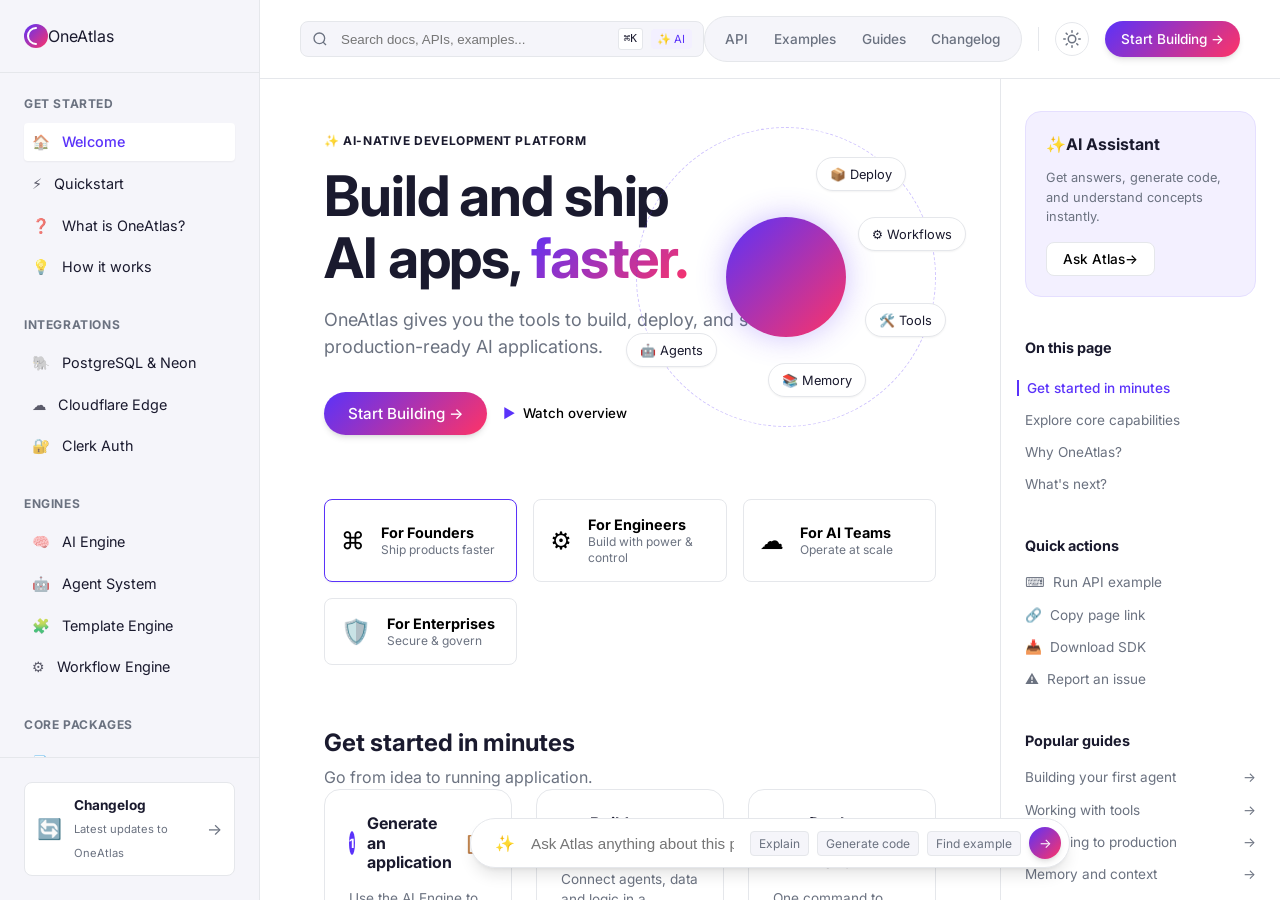
==== pages/docs/index.html @ 84b1d616 "Initial commit: Add OneAtlas static showcase pages" ====
<!DOCTYPE html>
<html lang="en">
<head>
  <meta charset="UTF-8">
  <meta name="viewport" content="width=device-width, initial-scale=1.0">
  <title>OneAtlas Documentation</title>
  <link rel="stylesheet" href="../../shared/css/base.css">
  <link rel="stylesheet" href="./style.css?v=4">
</head>
<body>
  <div class="docs-layout">
    <!-- Left Sidebar -->
    <aside class="sidebar-left">
      <div class="sidebar-header">
        <div class="logo flex items-center gap-2">
          <svg width="24" height="24" viewBox="0 0 24 24" fill="none" xmlns="http://www.w3.org/2000/svg">
            <circle cx="12" cy="12" r="12" fill="url(#paint0_linear)"/>
            <path d="M12 4C7.58172 4 4 7.58172 4 12C4 16.4183 7.58172 20 12 20" stroke="white" stroke-width="2" stroke-linecap="round"/>
            <defs>
              <linearGradient id="paint0_linear" x1="0" y1="0" x2="24" y2="24" gradientUnits="userSpaceOnUse">
                <stop stop-color="#5A32FA"/>
                <stop offset="1" stop-color="#FF3366"/>
              </linearGradient>
            </defs>
          </svg>
          <span class="logo-text font-bold">OneAtlas</span>
        </div>
      </div>
      
      <div class="sidebar-scroll">
        <div class="nav-group">
          <h4 class="nav-title">GET STARTED</h4>
          <ul>
            <li><a href="#" class="nav-item active"><span class="nav-icon">🏠</span> Welcome</a></li>
            <li><a href="#" class="nav-item"><span class="nav-icon">⚡</span> Quickstart</a></li>
            <li><a href="#" class="nav-item"><span class="nav-icon">❓</span> What is OneAtlas?</a></li>
            <li><a href="#" class="nav-item"><span class="nav-icon">💡</span> How it works</a></li>
          </ul>
        </div>
        <div class="nav-group">
          <h4 class="nav-title">INTEGRATIONS</h4>
          <ul>
            <li><a href="#" class="nav-item"><span class="nav-icon">🐘</span> PostgreSQL & Neon</a></li>
            <li><a href="#" class="nav-item"><span class="nav-icon">☁️</span> Cloudflare Edge</a></li>
            <li><a href="#" class="nav-item"><span class="nav-icon">🔐</span> Clerk Auth</a></li>
          </ul>
        </div>
        <div class="nav-group">
          <h4 class="nav-title">ENGINES</h4>
          <ul>
            <li><a href="#" class="nav-item"><span class="nav-icon">🧠</span> AI Engine</a></li>
            <li><a href="#" class="nav-item"><span class="nav-icon">🤖</span> Agent System</a></li>
            <li><a href="#" class="nav-item"><span class="nav-icon">🧩</span> Template Engine</a></li>
            <li><a href="#" class="nav-item"><span class="nav-icon">⚙️</span> Workflow Engine</a></li>
          </ul>
        </div>
        <div class="nav-group">
          <h4 class="nav-title">CORE PACKAGES</h4>
          <ul>
            <li><a href="#" class="nav-item"><span class="nav-icon">📄</span> Contracts</a></li>
            <li><a href="#" class="nav-item"><span class="nav-icon">📦</span> Shared Types</a></li>
            <li><a href="#" class="nav-item"><span class="nav-icon">🎨</span> UI Components</a></li>
            <li><a href="#" class="nav-item flex justify-between"><span><span class="nav-icon">🔌</span> API Reference</span> <span class="badge-api">Hono</span></a></li>
          </ul>
        </div>
        <div class="nav-group">
          <h4 class="nav-title">DEPLOYMENT</h4>
          <ul>
            <li><a href="#" class="nav-item"><span class="nav-icon">🌐</span> Subdomain Routing</a></li>
            <li><a href="#" class="nav-item"><span class="nav-icon">🛡️</span> Edge Isolation</a></li>
            <li><a href="#" class="nav-item"><span class="nav-icon">🗄️</span> R2 Storage</a></li>
          </ul>
        </div>
        <div class="nav-group">
          <h4 class="nav-title">AI MODELS</h4>
          <ul>
            <li><a href="#" class="nav-item"><span class="nav-icon">🟣</span> Claude Integration</a></li>
            <li><a href="#" class="nav-item"><span class="nav-icon">🔵</span> Gemini Support</a></li>
            <li><a href="#" class="nav-item"><span class="nav-icon">🟢</span> OpenAI Fallback</a></li>
          </ul>
        </div>
      </div>
      
      <div class="sidebar-footer">
        <a href="#" class="changelog-card">
          <div class="changelog-icon">🔄</div>
          <div class="changelog-text">
            <strong>Changelog</strong>
            <span>Latest updates to OneAtlas</span>
          </div>
          <div class="changelog-arrow">→</div>
        </a>
      </div>
    </aside>

    <!-- Main Content Area -->
    <main class="main-area">
      <header class="topbar flex justify-between items-center">
        <div class="search-container">
          <svg class="search-icon" width="16" height="16" viewBox="0 0 24 24" fill="none" stroke="currentColor" stroke-width="2"><circle cx="11" cy="11" r="8"/><path d="M21 21l-4.35-4.35"/></svg>
          <input type="text" placeholder="Search docs, APIs, examples...">
          <div class="search-shortcuts">
            <kbd>⌘K</kbd>
            <span class="badge-ai">✨ AI</span>
          </div>
        </div>
        <div class="topbar-right flex items-center gap-4">
          <nav class="top-nav flex items-center gap-1">
            <a href="#" class="top-nav-link">API</a>
            <a href="#" class="top-nav-link">Examples</a>
            <a href="#" class="top-nav-link">Guides</a>
            <a href="#" class="top-nav-link">Changelog</a>
          </nav>
          <div class="nav-divider" style="width: 1px; height: 24px; background: var(--color-border);"></div>
          <button class="theme-toggle" aria-label="Toggle Dark Mode" title="Toggle Dark Mode">
            <svg width="18" height="18" viewBox="0 0 24 24" fill="none" stroke="currentColor" stroke-width="2" stroke-linecap="round" stroke-linejoin="round">
              <circle cx="12" cy="12" r="5"></circle>
              <line x1="12" y1="1" x2="12" y2="3"></line>
              <line x1="12" y1="21" x2="12" y2="23"></line>
              <line x1="4.22" y1="4.22" x2="5.64" y2="5.64"></line>
              <line x1="18.36" y1="18.36" x2="19.78" y2="19.78"></line>
              <line x1="1" y1="12" x2="3" y2="12"></line>
              <line x1="21" y1="12" x2="23" y2="12"></line>
              <line x1="4.22" y1="19.78" x2="5.64" y2="18.36"></line>
              <line x1="18.36" y1="5.64" x2="19.78" y2="4.22"></line>
            </svg>
          </button>
          <a href="../signup/index.html" class="btn btn-primary btn-sm">Start Building →</a>
        </div>
      </header>

      <div class="content-scroll flex">
        <div class="content-body">
          <div class="content-header relative">
            <span class="badge-native text-primary">✨ AI-NATIVE DEVELOPMENT PLATFORM</span>
            <h1 class="docs-title">Build and ship<br>AI apps, <span class="text-gradient">faster.</span></h1>
            <p class="docs-subtitle">OneAtlas gives you the tools to build, deploy, and scale production-ready AI applications.</p>
            <div class="header-actions flex gap-4">
              <button class="btn btn-primary">Start Building →</button>
              <button class="btn-play"><span class="play-icon">▶</span> Watch overview</button>
            </div>
            
            <div class="header-visual">
              <div class="visual-orb"></div>
              <div class="visual-ring"></div>
              <div class="v-label" style="top: 10%; right: 20%;">📦 Deploy</div>
              <div class="v-label" style="top: 30%; right: 5%;">⚙️ Workflows</div>
              <div class="v-label" style="bottom: 20%; left: 10%;">🤖 Agents</div>
              <div class="v-label" style="bottom: 10%; right: 30%;">📚 Memory</div>
              <div class="v-label" style="bottom: 30%; right: 10%;">🛠️ Tools</div>
            </div>
          </div>

          <div class="role-selector grid-4">
            <button class="role-btn">
              <span class="role-icon text-purple">⌘</span>
              <div class="role-text">
                <strong>For Founders</strong>
                <span>Ship products faster</span>
              </div>
            </button>
            <button class="role-btn">
              <span class="role-icon text-blue">⚙️</span>
              <div class="role-text">
                <strong>For Engineers</strong>
                <span>Build with power & control</span>
              </div>
            </button>
            <button class="role-btn">
              <span class="role-icon text-teal">☁️</span>
              <div class="role-text">
                <strong>For AI Teams</strong>
                <span>Operate at scale</span>
              </div>
            </button>
            <button class="role-btn">
              <span class="role-icon text-orange">🛡️</span>
              <div class="role-text">
                <strong>For Enterprises</strong>
                <span>Secure & govern</span>
              </div>
            </button>
          </div>

          <div class="section-block">
            <h3>Get started in minutes</h3>
            <p class="text-muted mb-6">Go from idea to running application.</p>
            
            <div class="steps-grid grid-3">
              <div class="step-card">
                <div class="step-header">
                  <div class="step-num">1</div>
                  <h4>Generate an application</h4>
                  <button class="copy-btn">📋</button>
                </div>
                <p class="step-desc">Use the AI Engine to generate a Next.js UI and Prisma schema.</p>
                <div class="code-block">
<pre><code>import { OneAtlas } from 'oneatlas';

await OneAtlas.generate({
  type: "Admin Panel",
  database: "neon-postgres"
});</code></pre>
                </div>
              </div>
              <div class="step-card">
                <div class="step-header">
                  <div class="step-num bg-purple">2</div>
                  <h4>Build a workflow</h4>
                  <button class="copy-btn">📋</button>
                </div>
                <p class="step-desc">Connect agents, data and logic in a powerful workflow.</p>
                <div class="workflow-visual">
                  <div class="w-node">✨</div>
                  <div class="w-arrow">→</div>
                  <div class="w-node w-primary">📦</div>
                  <div class="w-arrow">→</div>
                  <div class="w-node w-success">✓</div>
                </div>
              </div>
              <div class="step-card">
                <div class="step-header">
                  <div class="step-num bg-purple-dark">3</div>
                  <h4>Deploy to the world</h4>
                  <button class="copy-btn">📋</button>
                </div>
                <p class="step-desc">One command to deploy your app to production.</p>
                <div class="terminal-block">
                  <div class="t-line">atlas deploy <span class="t-flag">--env</span> production</div>
                  <div class="t-success">✓ Deployment successful</div>
                </div>
              </div>
            </div>
          </div>

          <div class="section-block">
            <h3>Explore core capabilities</h3>
            <div class="capabilities-grid grid-4">
              <a href="#" class="cap-card">
                <div class="cap-icon text-primary bg-purple-light">🧠</div>
                <div class="cap-text">
                  <strong>AI Engine</strong>
                  <span>Generation, iteration, and repair</span>
                </div>
              </a>
              <a href="#" class="cap-card">
                <div class="cap-icon text-blue bg-blue-light">🤖</div>
                <div class="cap-text">
                  <strong>Agent System</strong>
                  <span>Multi-agent coordination & repair</span>
                </div>
              </a>
              <a href="#" class="cap-card">
                <div class="cap-icon text-teal bg-teal-light">🧩</div>
                <div class="cap-text">
                  <strong>Template Engine</strong>
                  <span>Reusable UI DNA and Archetypes</span>
                </div>
              </a>
              <a href="#" class="cap-card">
                <div class="cap-icon text-orange bg-orange-light">⚙️</div>
                <div class="cap-text">
                  <strong>Workflow Engine</strong>
                  <span>DAG-based workflow execution</span>
                </div>
              </a>
              <a href="#" class="cap-card">
                <div class="cap-icon text-pink bg-pink-light">🔌</div>
                <div class="cap-text">
                  <strong>Contracts Layer</strong>
                  <span>Deterministic AI outputs</span>
                </div>
              </a>
            </div>
          </div>
        </div>
        
        <!-- Right Sidebar -->
        <aside class="sidebar-right">
          <div class="right-widget ai-assistant">
            <div class="widget-header flex items-center gap-2">
              <span class="text-primary">✨</span>
              <strong>AI Assistant</strong>
            </div>
            <p>Get answers, generate code, and understand concepts instantly.</p>
            <button class="ask-btn flex justify-between items-center w-full">
              Ask Atlas <span>→</span>
            </button>
          </div>
          
          <div class="right-widget">
            <strong>On this page</strong>
            <ul class="page-nav">
              <li><a href="#" class="active">Get started in minutes</a></li>
              <li><a href="#">Explore core capabilities</a></li>
              <li><a href="#">Why OneAtlas?</a></li>
              <li><a href="#">What's next?</a></li>
            </ul>
          </div>
          
          <div class="right-widget">
            <strong>Quick actions</strong>
            <ul class="action-list">
              <li><a href="#"><span class="action-icon">⌨️</span> Run API example</a></li>
              <li><a href="#"><span class="action-icon">🔗</span> Copy page link</a></li>
              <li><a href="#"><span class="action-icon">📥</span> Download SDK</a></li>
              <li><a href="#"><span class="action-icon">⚠️</span> Report an issue</a></li>
            </ul>
          </div>
          
          <div class="right-widget">
            <strong>Popular guides</strong>
            <ul class="action-list">
              <li><a href="#" class="flex justify-between"><span>Building your first agent</span> <span>→</span></a></li>
              <li><a href="#" class="flex justify-between"><span>Working with tools</span> <span>→</span></a></li>
              <li><a href="#" class="flex justify-between"><span>Deploying to production</span> <span>→</span></a></li>
              <li><a href="#" class="flex justify-between"><span>Memory and context</span> <span>→</span></a></li>
            </ul>
          </div>

          <div class="right-widget">
            <strong>Advanced topics</strong>
            <ul class="action-list">
              <li><a href="#" class="flex justify-between"><span>Custom Model Routing</span> <span>→</span></a></li>
              <li><a href="#" class="flex justify-between"><span>Building Integrations</span> <span>→</span></a></li>
              <li><a href="#" class="flex justify-between"><span>RBAC Setup</span> <span>→</span></a></li>
              <li><a href="#" class="flex justify-between"><span>Multi-tenant Data</span> <span>→</span></a></li>
            </ul>
          </div>

          <div class="right-widget cloud-promo">
            <strong>Atlas Cloud</strong>
            <p>Deploy globally with one click.</p>
            <a href="#" class="learn-more">Learn more →</a>
            <div class="cloud-visual"></div>
          </div>
        </aside>
      </div>
      
      <!-- Floating Chat Bar -->
      <div class="floating-chat-bar">
        <div class="chat-input-wrapper">
          <span class="chat-icon text-primary">✨</span>
          <input type="text" placeholder="Ask Atlas anything about this page...">
          <div class="chat-actions">
            <button class="chat-action-btn">Explain</button>
            <button class="chat-action-btn">Generate code</button>
            <button class="chat-action-btn">Find example</button>
            <button class="chat-submit btn-primary">→</button>
          </div>
        </div>
      </div>
    </main>
  </div>
  <script src="./script.js?v=6"></script>
</body>
</html>
---- shared/css/base.css ----
@import url('https://fonts.googleapis.com/css2?family=Inter:wght@300;400;500;600;700&display=swap');
@import './variables.css';

*, *::before, *::after {
  box-sizing: border-box;
  margin: 0;
  padding: 0;
}

body {
  font-family: var(--font-sans);
  background-color: var(--color-bg);
  color: var(--color-text);
  line-height: 1.5;
  -webkit-font-smoothing: antialiased;
}

a {
  color: inherit;
  text-decoration: none;
  transition: var(--transition);
}

button {
  font-family: inherit;
  cursor: pointer;
  border: none;
  background: none;
  transition: var(--transition);
}

ul {
  list-style: none;
}

img {
  max-width: 100%;
  display: block;
}

/* Typography Utilities */
h1, h2, h3, h4, h5, h6 {
  color: var(--color-text);
  font-weight: 700;
  line-height: 1.2;
}

.text-gradient {
  background: var(--gradient-text);
  -webkit-background-clip: text;
  -webkit-text-fill-color: transparent;
  background-clip: text;
}

.text-muted {
  color: var(--color-text-muted);
}

/* Button Utilities */
.btn {
  display: inline-flex;
  align-items: center;
  justify-content: center;
  padding: 0.75rem 1.5rem;
  border-radius: var(--radius-full);
  font-weight: 500;
  font-size: 0.95rem;
  text-align: center;
}

.btn-primary {
  background: var(--gradient-primary);
  color: white;
  box-shadow: var(--shadow-md);
}

.btn-primary:hover {
  transform: translateY(-1px);
  box-shadow: var(--shadow-lg), var(--shadow-glow);
}

.btn-outline {
  border: 1px solid var(--color-border);
  color: var(--color-text);
  background: white;
}

.btn-outline:hover {
  background: var(--color-bg-alt);
  border-color: var(--color-text-muted);
}

/* Layout Utilities */
.container {
  max-width: 1200px;
  margin: 0 auto;
  padding: 0 1.5rem;
}

.flex {
  display: flex;
}

.items-center {
  align-items: center;
}

.justify-between {
  justify-content: space-between;
}

.justify-center {
  justify-content: center;
}

.gap-4 {
  gap: 1rem;
}

.gap-8 {
  gap: 2rem;
}
---- pages/docs/style.css ----
/* Docs Layout */
.docs-layout {
  display: flex;
  height: 100vh;
  overflow: hidden;
  background: white;
}

/* Left Sidebar */
.sidebar-left {
  width: 260px;
  border-right: 1px solid var(--color-border);
  display: flex;
  flex-direction: column;
  background: var(--color-bg-alt);
  flex-shrink: 0;
}

.sidebar-header {
  padding: 1.5rem;
  border-bottom: 1px solid var(--color-border);
}

.sidebar-scroll {
  flex: 1;
  overflow-y: auto;
  padding: 1.5rem;
}

.nav-title {
  font-size: 0.75rem;
  color: var(--color-text-muted);
  margin-bottom: 0.75rem;
  letter-spacing: 0.05em;
}

.nav-group { margin-bottom: 2rem; }
.nav-item {
  display: flex;
  align-items: center;
  padding: 0.5rem;
  border-radius: var(--radius-sm);
  color: var(--color-text);
  font-size: 0.9rem;
  margin-bottom: 0.25rem;
}
.nav-item:hover { background: rgba(0,0,0,0.05); }
.nav-item.active { background: white; box-shadow: var(--shadow-sm); font-weight: 500; color: var(--color-primary); }
.nav-icon { margin-right: 0.75rem; opacity: 0.7; }
.badge-api { background: var(--color-border); padding: 0.1rem 0.4rem; border-radius: var(--radius-sm); font-size: 0.65rem; }

.sidebar-footer { padding: 1.5rem; border-top: 1px solid var(--color-border); }
.changelog-card {
  display: flex; align-items: center; gap: 0.75rem;
  background: white; padding: 0.75rem; border-radius: var(--radius-md); border: 1px solid var(--color-border);
}
.changelog-icon { font-size: 1.25rem; }
.changelog-text strong { display: block; font-size: 0.85rem; }
.changelog-text span { font-size: 0.7rem; color: var(--color-text-muted); }
.changelog-arrow { margin-left: auto; color: var(--color-text-muted); }

/* Main Area */
.main-area { flex: 1; display: flex; flex-direction: column; position: relative; }
.topbar { 
  padding: 1rem 2.5rem; 
  border-bottom: 1px solid var(--color-border); 
  background: rgba(255, 255, 255, 0.85); 
  backdrop-filter: blur(12px);
  position: sticky;
  top: 0;
  z-index: 40;
}

.search-container { position: relative; flex: 1; max-width: 500px; display: flex; align-items: center; }
.search-container input {
  width: 100%; padding: 0.6rem 2.5rem; border-radius: var(--radius-md); border: 1px solid var(--color-border);
  background: var(--color-bg-alt); outline: none; transition: border-color 0.2s;
}
.search-container input:focus { border-color: var(--color-primary); }
.search-icon { position: absolute; left: 0.75rem; color: var(--color-text-muted); }
.search-shortcuts { position: absolute; right: 0.75rem; display: flex; gap: 0.5rem; align-items: center; }
.search-shortcuts kbd { font-size: 0.7rem; border: 1px solid var(--color-border); padding: 0.1rem 0.3rem; border-radius: 3px; background: white; }
.badge-ai { background: #f3f0ff; color: var(--color-primary); font-size: 0.7rem; padding: 0.1rem 0.4rem; border-radius: var(--radius-sm); }

.top-nav {
  background: var(--color-bg-alt);
  padding: 0.35rem 0.5rem;
  border-radius: var(--radius-full);
  border: 1px solid var(--color-border);
}

.top-nav-link { 
  font-size: 0.85rem; 
  font-weight: 500; 
  color: var(--color-text-muted); 
  padding: 0.4rem 0.8rem;
  border-radius: var(--radius-full);
  transition: all 0.2s ease;
}
.top-nav-link:hover, .top-nav-link.active { 
  color: var(--color-primary); 
  background: white;
  box-shadow: 0 2px 8px rgba(0,0,0,0.05);
}

.theme-toggle { 
  display: flex;
  align-items: center;
  justify-content: center;
  width: 34px; 
  height: 34px; 
  border-radius: 50%;
  background: white;
  border: 1px solid var(--color-border);
  color: var(--color-text-muted);
  cursor: pointer;
  transition: all 0.2s ease;
}
.theme-toggle:hover {
  color: var(--color-primary);
  border-color: var(--color-primary);
  box-shadow: 0 4px 12px rgba(90, 50, 250, 0.1);
}

.btn-sm { padding: 0.5rem 1rem; font-size: 0.85rem; }

/* Content Scroll */
.content-scroll { flex: 1; overflow-y: auto; }
.content-body { flex: 1; padding: 3rem 4rem 8rem; max-width: 900px; }

/* Header Content */
.content-header { margin-bottom: 4rem; position: relative; }
.badge-native { font-size: 0.75rem; font-weight: 700; letter-spacing: 0.05em; display: inline-block; margin-bottom: 1rem; }
.docs-title { font-size: 3.5rem; line-height: 1.1; margin-bottom: 1rem; letter-spacing: -0.02em; }
.docs-subtitle { font-size: 1.125rem; color: var(--color-text-muted); margin-bottom: 2rem; max-width: 500px; }
.btn-play { background: none; font-weight: 500; display: inline-flex; align-items: center; gap: 0.5rem; }
.play-icon { color: var(--color-primary); }

.header-visual { position: absolute; top: 0; right: -50px; width: 400px; height: 300px; pointer-events: none; }
.visual-orb { position: absolute; top: 50%; left: 50%; transform: translate(-50%, -50%); width: 120px; height: 120px; border-radius: 50%; background: var(--gradient-primary); box-shadow: var(--shadow-glow); }
.visual-ring { position: absolute; top: 50%; left: 50%; transform: translate(-50%, -50%); width: 300px; height: 300px; border: 1px dashed rgba(90, 50, 250, 0.3); border-radius: 50%; }
.v-label { position: absolute; background: white; border: 1px solid var(--color-border); padding: 0.4rem 0.8rem; border-radius: var(--radius-full); font-size: 0.8rem; box-shadow: var(--shadow-sm); }

/* Role Selector */
.role-selector { display: grid; grid-template-columns: repeat(4, 1fr); gap: 1rem; margin-bottom: 4rem; }
.role-btn { border: 1px solid var(--color-border); border-radius: var(--radius-md); padding: 1rem; display: flex; align-items: center; gap: 1rem; background: white; text-align: left; }
.role-btn:hover { border-color: var(--color-primary); box-shadow: var(--shadow-sm); }
.role-icon { font-size: 1.5rem; }
.role-text strong { display: block; font-size: 0.9rem; }
.role-text span { font-size: 0.75rem; color: var(--color-text-muted); }

/* Steps Grid */
.section-block { margin-bottom: 4rem; }
.section-block h3 { font-size: 1.5rem; margin-bottom: 0.5rem; }
.grid-3 { display: grid; grid-template-columns: repeat(3, 1fr); gap: 1.5rem; }
.step-card { border: 1px solid var(--color-border); border-radius: var(--radius-lg); padding: 1.5rem; background: white; min-width: 0; overflow: hidden; }
.step-header { display: flex; align-items: center; gap: 0.75rem; margin-bottom: 1rem; }
.step-num { width: 24px; height: 24px; border-radius: 50%; background: var(--color-primary); color: white; display: flex; align-items: center; justify-content: center; font-size: 0.8rem; font-weight: bold; }
.bg-purple { background: #8b5cf6; }
.bg-purple-dark { background: #6d28d9; }
.step-header h4 { font-size: 1rem; flex: 1; margin: 0; }
.copy-btn { color: var(--color-text-muted); }
.step-desc { font-size: 0.85rem; color: var(--color-text-muted); margin-bottom: 1.5rem; min-height: 40px; }

.code-block { 
  background: #0d1117; 
  color: #c9d1d9;
  border: 1px solid #30363d; 
  border-radius: var(--radius-lg); 
  padding: 1.5rem 1.25rem 1.25rem; 
  font-family: 'JetBrains Mono', 'Fira Code', Consolas, monospace; 
  font-size: 0.85rem; 
  overflow-x: auto; 
  position: relative;
  box-shadow: 0 10px 30px rgba(0,0,0,0.15);
  min-height: 210px;
}
.code-block::before {
  content: '';
  position: absolute;
  top: 12px;
  left: 15px;
  width: 10px;
  height: 10px;
  border-radius: 50%;
  background: #ff5f56;
  box-shadow: 18px 0 0 #ffbd2e, 36px 0 0 #27c93f;
}
.code-block pre { margin-top: 10px; }
.code-block pre code { color: #58a6ff; font-weight: 500; letter-spacing: 0.02em; line-height: 1.5; }

.workflow-visual { display: flex; align-items: center; justify-content: center; gap: 0.5rem; padding: 1.5rem 0; }
.w-node { width: 40px; height: 40px; border-radius: 8px; background: #f8fafc; border: 1px solid var(--color-border); display: flex; align-items: center; justify-content: center; font-size: 1.2rem; }
.w-primary { background: #eff6ff; border-color: #3b82f6; color: #3b82f6; }
.w-success { background: #f0fdf4; border-color: #22c55e; color: #22c55e; border-radius: 50%; }
.w-arrow { color: var(--color-text-muted); }

.terminal-block { 
  background: #0d1117; 
  color: #c9d1d9; 
  border: 1px solid #30363d;
  border-radius: var(--radius-lg); 
  padding: 1.5rem 1.25rem 1.25rem; 
  font-family: 'JetBrains Mono', 'Fira Code', Consolas, monospace; 
  font-size: 0.85rem; 
  position: relative;
  box-shadow: 0 10px 30px rgba(0,0,0,0.15);
}
.terminal-block::before {
  content: '';
  position: absolute;
  top: 12px;
  left: 15px;
  width: 10px;
  height: 10px;
  border-radius: 50%;
  background: #ff5f56;
  box-shadow: 18px 0 0 #ffbd2e, 36px 0 0 #27c93f;
}
.t-line { margin-top: 10px; color: #d2a8ff; font-weight: 500; }
.t-line::before { content: '~$'; color: #3fb950; margin-right: 8px; }
.t-flag { color: #79c0ff; }
.t-success { color: #3fb950; margin-top: 0.75rem; font-size: 0.8rem; }

/* Capabilities Grid */
.grid-4 { display: grid; grid-template-columns: repeat(3, 1fr); gap: 1rem; } /* Will wrap due to auto-fill style if needed, let's use flex or adjusted grid */
.capabilities-grid { grid-template-columns: repeat(auto-fill, minmax(200px, 1fr)); }
.cap-card { border: 1px solid var(--color-border); border-radius: var(--radius-md); padding: 1rem; display: flex; align-items: center; gap: 1rem; background: white; }
.cap-card:hover { border-color: var(--color-primary); box-shadow: var(--shadow-sm); }
.cap-icon { width: 36px; height: 36px; border-radius: 8px; display: flex; align-items: center; justify-content: center; font-size: 1.2rem; }
.cap-text strong { display: block; font-size: 0.9rem; }
.cap-text span { font-size: 0.75rem; color: var(--color-text-muted); }

/* Right Sidebar */
.sidebar-right { width: 280px; border-left: 1px solid var(--color-border); padding: 2rem 1.5rem; flex-shrink: 0; background: white; }
.right-widget { margin-bottom: 2.5rem; }
.right-widget > strong { display: block; font-size: 0.9rem; margin-bottom: 1rem; }

.ai-assistant { background: #f3f0ff; border: 1px solid #e5dfff; border-radius: var(--radius-lg); padding: 1.25rem; }
.ai-assistant p { font-size: 0.8rem; color: var(--color-text-muted); margin: 0.75rem 0 1rem; }
.ask-btn { background: white; border: 1px solid var(--color-border); padding: 0.5rem 1rem; border-radius: var(--radius-md); font-size: 0.85rem; font-weight: 500; }

.page-nav li { margin-bottom: 0.5rem; }
.page-nav a { font-size: 0.85rem; color: var(--color-text-muted); }
.page-nav a.active { color: var(--color-primary); font-weight: 500; border-left: 2px solid var(--color-primary); padding-left: 0.5rem; margin-left: -0.5rem; }

.action-list li { margin-bottom: 0.75rem; }
.action-list a { font-size: 0.85rem; color: var(--color-text-muted); display: flex; align-items: center; }
.action-icon { margin-right: 0.5rem; }

.cloud-promo { background: linear-gradient(135deg, #fdfbfb, #ebedee); border-radius: var(--radius-md); padding: 1.25rem; text-align: center; }
.cloud-promo p { font-size: 0.8rem; margin-bottom: 0.5rem; }
.learn-more { font-size: 0.85rem; color: var(--color-primary); font-weight: 500; }
.cloud-visual { height: 60px; background: url('../shared/assets/cloud.svg') no-repeat center; background-size: contain; margin-top: 1rem; }

/* Floating Chat */
.floating-chat-bar { position: absolute; bottom: 2rem; left: 50%; transform: translateX(-50%); width: 100%; max-width: 600px; z-index: 50; }
.chat-input-wrapper { background: white; border: 1px solid var(--color-border); border-radius: var(--radius-full); padding: 0.5rem 0.5rem 0.5rem 1.5rem; display: flex; align-items: center; gap: 1rem; box-shadow: var(--shadow-lg); }
.chat-input-wrapper input { flex: 1; border: none; outline: none; font-size: 0.95rem; }
.chat-actions { display: flex; gap: 0.5rem; align-items: center; }
.chat-action-btn { font-size: 0.75rem; color: var(--color-text-muted); background: var(--color-bg-alt); padding: 0.25rem 0.5rem; border-radius: var(--radius-sm); border: 1px solid var(--color-border); }
.chat-submit { width: 32px; height: 32px; border-radius: 50%; display: flex; align-items: center; justify-content: center; }
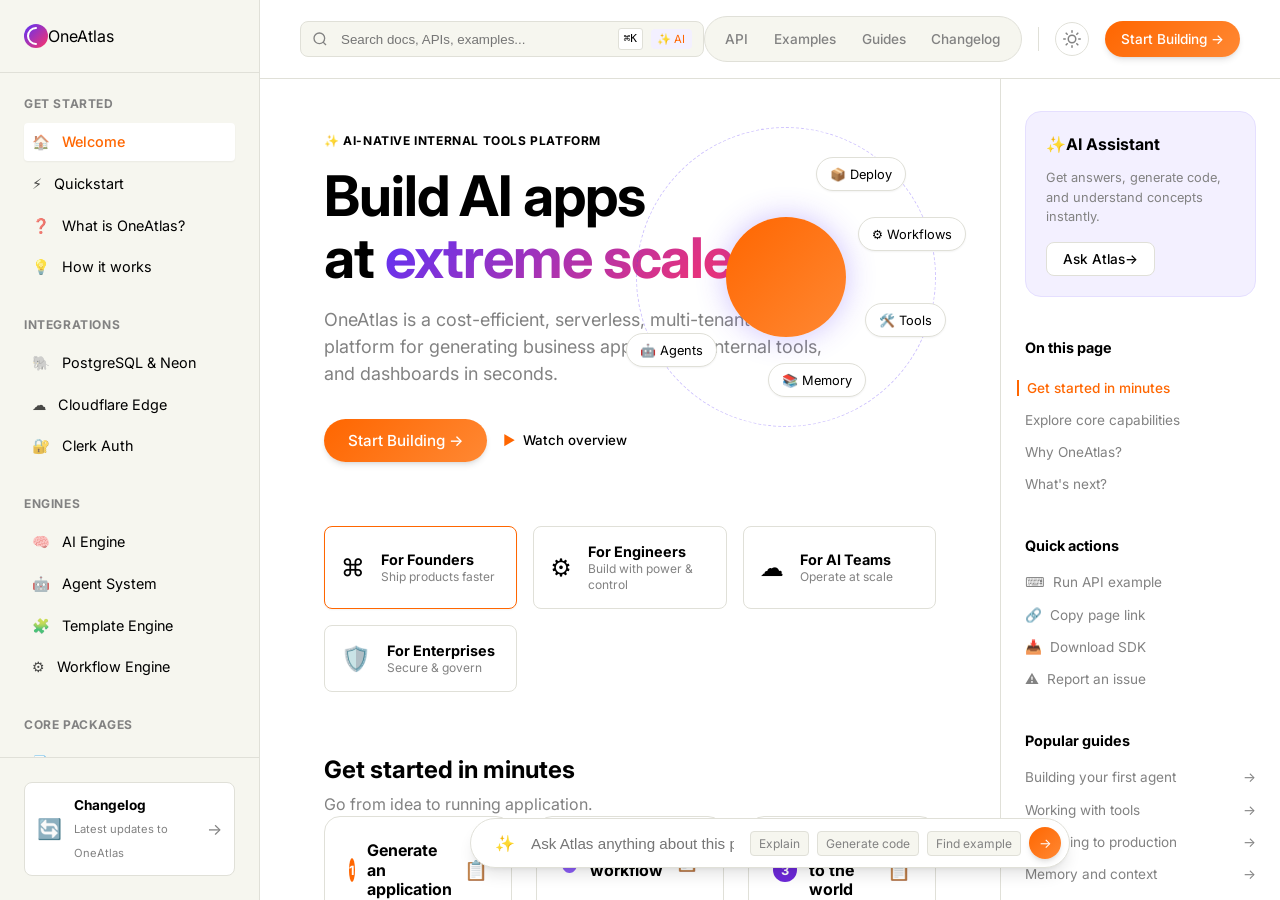
==== commit 61988a0f: "Populate docs page with actual tech stack and architecture data" ====
--- a/pages/docs/index.html
+++ b/pages/docs/index.html
@@ -132,9 +132,9 @@
       <div class="content-scroll flex">
         <div class="content-body">
           <div class="content-header relative">
-            <span class="badge-native text-primary">✨ AI-NATIVE DEVELOPMENT PLATFORM</span>
-            <h1 class="docs-title">Build and ship<br>AI apps, <span class="text-gradient">faster.</span></h1>
-            <p class="docs-subtitle">OneAtlas gives you the tools to build, deploy, and scale production-ready AI applications.</p>
+            <span class="badge-native text-primary">✨ AI-NATIVE INTERNAL TOOLS PLATFORM</span>
+            <h1 class="docs-title">Build AI apps<br>at <span class="text-gradient">extreme scale.</span></h1>
+            <p class="docs-subtitle">OneAtlas is a cost-efficient, serverless, multi-tenant platform for generating business applications, internal tools, and dashboards in seconds.</p>
             <div class="header-actions flex gap-4">
               <button class="btn btn-primary">Start Building →</button>
               <button class="btn-play"><span class="play-icon">▶</span> Watch overview</button>
@@ -193,13 +193,14 @@
                   <h4>Generate an application</h4>
                   <button class="copy-btn">📋</button>
                 </div>
-                <p class="step-desc">Use the AI Engine to generate a Next.js UI and Prisma schema.</p>
+                <p class="step-desc">Use the AI Gateway (Claude/Gemini/OpenAI) to generate your frontend in Next.js and TailwindCSS.</p>
                 <div class="code-block">
 <pre><code>import { OneAtlas } from 'oneatlas';
 
-await OneAtlas.generate({
-  type: "Admin Panel",
-  database: "neon-postgres"
+const app = await OneAtlas.generate({
+  type: "Admin Dashboard",
+  database: "neon-postgres",
+  auth: "clerk"
 });</code></pre>
                 </div>
               </div>
@@ -209,7 +210,7 @@
                   <h4>Build a workflow</h4>
                   <button class="copy-btn">📋</button>
                 </div>
-                <p class="step-desc">Connect agents, data and logic in a powerful workflow.</p>
+                <p class="step-desc">Connect Triggers and Actions (Slack, HTTP, DB) in our DAG workflow engine.</p>
                 <div class="workflow-visual">
                   <div class="w-node">✨</div>
                   <div class="w-arrow">→</div>
@@ -224,7 +225,7 @@
                   <h4>Deploy to the world</h4>
                   <button class="copy-btn">📋</button>
                 </div>
-                <p class="step-desc">One command to deploy your app to production.</p>
+                <p class="step-desc">Deploy automatically to a unique isolated subdomain on Cloudflare Edge.</p>
                 <div class="terminal-block">
                   <div class="t-line">atlas deploy <span class="t-flag">--env</span> production</div>
                   <div class="t-success">✓ Deployment successful</div>
@@ -265,10 +266,10 @@
                 </div>
               </a>
               <a href="#" class="cap-card">
-                <div class="cap-icon text-pink bg-pink-light">🔌</div>
-                <div class="cap-text">
-                  <strong>Contracts Layer</strong>
-                  <span>Deterministic AI outputs</span>
+                <div class="cap-icon text-pink bg-pink-light">🏢</div>
+                <div class="cap-text">
+                  <strong>Enterprise Ready</strong>
+                  <span>RBAC, SAML, and Audit Logging</span>
                 </div>
               </a>
             </div>
--- a/pages/docs/style.css
+++ b/pages/docs/style.css
@@ -1,3 +1,26 @@
+/* Y Combinator Theme Overrides */
+:root {
+  --color-primary: #ff6600;
+  --color-primary-hover: #e05a00;
+  --color-bg: #f6f6ef;
+  --color-bg-alt: #f6f6ef;
+  --color-text: #000000;
+  --color-text-muted: #828282;
+  --color-border: #e0e0d8;
+  --gradient-primary: linear-gradient(135deg, #ff6600, #ff8833);
+}
+
+[data-theme="dark"] {
+  --color-primary: #ff6600;
+  --color-primary-hover: #e05a00;
+  --color-bg: #1e1e1e;
+  --color-bg-alt: #252525;
+  --color-text: #e0e0e0;
+  --color-text-muted: #828282;
+  --color-border: #444444;
+  --gradient-primary: linear-gradient(135deg, #ff6600, #ff8833);
+}
+
 /* Docs Layout */
 .docs-layout {
   display: flex;
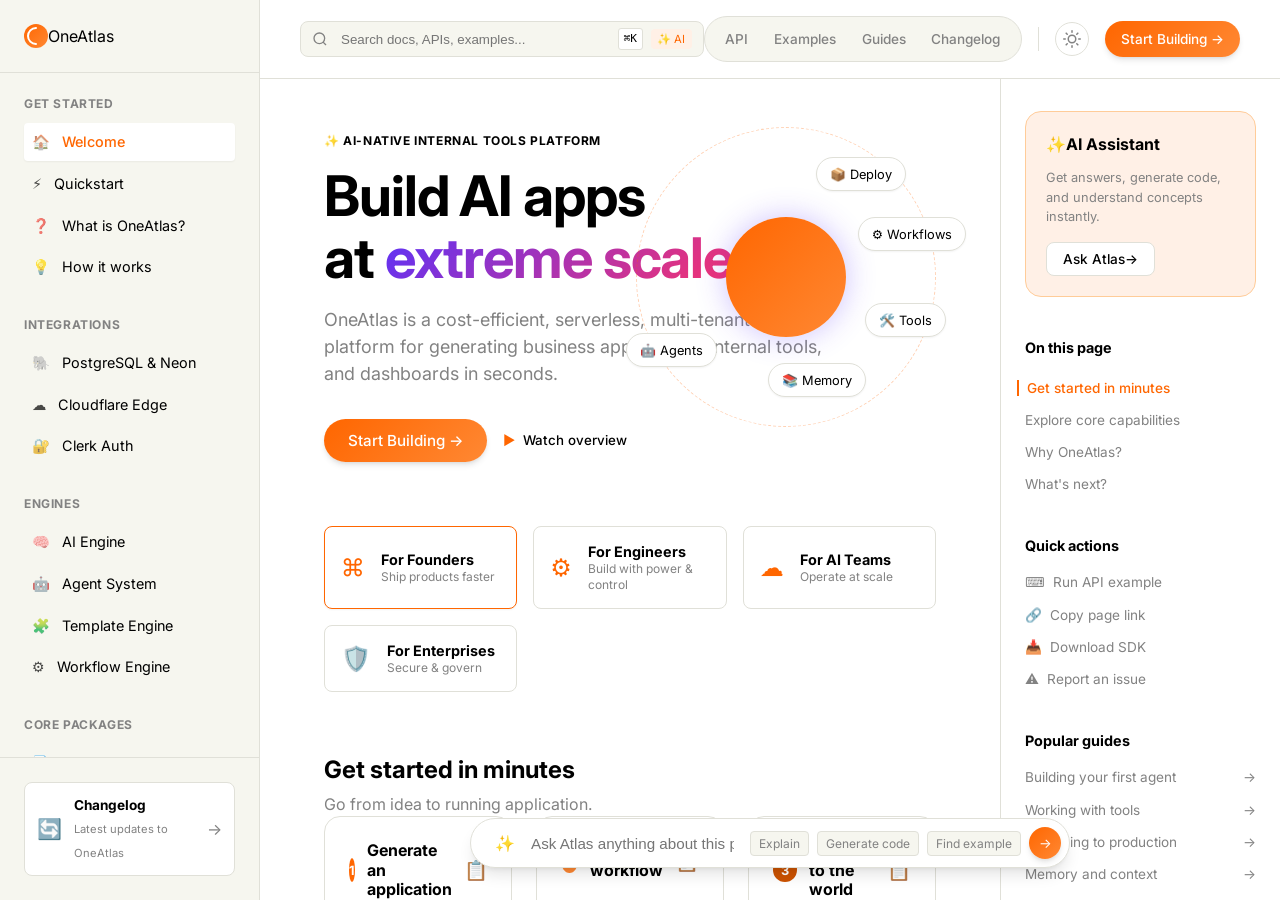
==== commit 94c56a27: "Enforce strict Y Combinator theme, removing all old purples and pinks" ====
--- a/pages/docs/index.html
+++ b/pages/docs/index.html
@@ -18,8 +18,8 @@
             <path d="M12 4C7.58172 4 4 7.58172 4 12C4 16.4183 7.58172 20 12 20" stroke="white" stroke-width="2" stroke-linecap="round"/>
             <defs>
               <linearGradient id="paint0_linear" x1="0" y1="0" x2="24" y2="24" gradientUnits="userSpaceOnUse">
-                <stop stop-color="#5A32FA"/>
-                <stop offset="1" stop-color="#FF3366"/>
+                <stop stop-color="#ff6600"/>
+                <stop offset="1" stop-color="#ff8833"/>
               </linearGradient>
             </defs>
           </svg>
--- a/pages/docs/style.css
+++ b/pages/docs/style.css
@@ -21,6 +21,11 @@
   --gradient-primary: linear-gradient(135deg, #ff6600, #ff8833);
 }
 
+/* YC Utility Overrides for Base CSS */
+.text-purple, .text-blue, .text-teal, .text-orange, .text-pink { color: var(--color-primary) !important; }
+.bg-purple-light, .bg-blue-light, .bg-teal-light, .bg-orange-light, .bg-pink-light { background: #fff0e6 !important; }
+[data-theme="dark"] .bg-purple-light, [data-theme="dark"] .bg-blue-light, [data-theme="dark"] .bg-teal-light, [data-theme="dark"] .bg-orange-light, [data-theme="dark"] .bg-pink-light { background: #331400 !important; }
+
 /* Docs Layout */
 .docs-layout {
   display: flex;
@@ -103,7 +108,7 @@
 .search-icon { position: absolute; left: 0.75rem; color: var(--color-text-muted); }
 .search-shortcuts { position: absolute; right: 0.75rem; display: flex; gap: 0.5rem; align-items: center; }
 .search-shortcuts kbd { font-size: 0.7rem; border: 1px solid var(--color-border); padding: 0.1rem 0.3rem; border-radius: 3px; background: white; }
-.badge-ai { background: #f3f0ff; color: var(--color-primary); font-size: 0.7rem; padding: 0.1rem 0.4rem; border-radius: var(--radius-sm); }
+.badge-ai { background: #fff0e6; color: var(--color-primary); font-size: 0.7rem; padding: 0.1rem 0.4rem; border-radius: var(--radius-sm); }
 
 .top-nav {
   background: var(--color-bg-alt);
@@ -142,7 +147,7 @@
 .theme-toggle:hover {
   color: var(--color-primary);
   border-color: var(--color-primary);
-  box-shadow: 0 4px 12px rgba(90, 50, 250, 0.1);
+  box-shadow: 0 4px 12px rgba(255, 102, 0, 0.15);
 }
 
 .btn-sm { padding: 0.5rem 1rem; font-size: 0.85rem; }
@@ -161,7 +166,7 @@
 
 .header-visual { position: absolute; top: 0; right: -50px; width: 400px; height: 300px; pointer-events: none; }
 .visual-orb { position: absolute; top: 50%; left: 50%; transform: translate(-50%, -50%); width: 120px; height: 120px; border-radius: 50%; background: var(--gradient-primary); box-shadow: var(--shadow-glow); }
-.visual-ring { position: absolute; top: 50%; left: 50%; transform: translate(-50%, -50%); width: 300px; height: 300px; border: 1px dashed rgba(90, 50, 250, 0.3); border-radius: 50%; }
+.visual-ring { position: absolute; top: 50%; left: 50%; transform: translate(-50%, -50%); width: 300px; height: 300px; border: 1px dashed rgba(255, 102, 0, 0.3); border-radius: 50%; }
 .v-label { position: absolute; background: white; border: 1px solid var(--color-border); padding: 0.4rem 0.8rem; border-radius: var(--radius-full); font-size: 0.8rem; box-shadow: var(--shadow-sm); }
 
 /* Role Selector */
@@ -179,8 +184,8 @@
 .step-card { border: 1px solid var(--color-border); border-radius: var(--radius-lg); padding: 1.5rem; background: white; min-width: 0; overflow: hidden; }
 .step-header { display: flex; align-items: center; gap: 0.75rem; margin-bottom: 1rem; }
 .step-num { width: 24px; height: 24px; border-radius: 50%; background: var(--color-primary); color: white; display: flex; align-items: center; justify-content: center; font-size: 0.8rem; font-weight: bold; }
-.bg-purple { background: #8b5cf6; }
-.bg-purple-dark { background: #6d28d9; }
+.bg-purple { background: #ff8833; }
+.bg-purple-dark { background: #cc5200; }
 .step-header h4 { font-size: 1rem; flex: 1; margin: 0; }
 .copy-btn { color: var(--color-text-muted); }
 .step-desc { font-size: 0.85rem; color: var(--color-text-muted); margin-bottom: 1.5rem; min-height: 40px; }
@@ -214,7 +219,7 @@
 
 .workflow-visual { display: flex; align-items: center; justify-content: center; gap: 0.5rem; padding: 1.5rem 0; }
 .w-node { width: 40px; height: 40px; border-radius: 8px; background: #f8fafc; border: 1px solid var(--color-border); display: flex; align-items: center; justify-content: center; font-size: 1.2rem; }
-.w-primary { background: #eff6ff; border-color: #3b82f6; color: #3b82f6; }
+.w-primary { background: #fff0e6; border-color: #ff6600; color: #ff6600; }
 .w-success { background: #f0fdf4; border-color: #22c55e; color: #22c55e; border-radius: 50%; }
 .w-arrow { color: var(--color-text-muted); }
 
@@ -240,7 +245,7 @@
   background: #ff5f56;
   box-shadow: 18px 0 0 #ffbd2e, 36px 0 0 #27c93f;
 }
-.t-line { margin-top: 10px; color: #d2a8ff; font-weight: 500; }
+.t-line { margin-top: 10px; color: #ffaa66; font-weight: 500; }
 .t-line::before { content: '~$'; color: #3fb950; margin-right: 8px; }
 .t-flag { color: #79c0ff; }
 .t-success { color: #3fb950; margin-top: 0.75rem; font-size: 0.8rem; }
@@ -259,7 +264,8 @@
 .right-widget { margin-bottom: 2.5rem; }
 .right-widget > strong { display: block; font-size: 0.9rem; margin-bottom: 1rem; }
 
-.ai-assistant { background: #f3f0ff; border: 1px solid #e5dfff; border-radius: var(--radius-lg); padding: 1.25rem; }
+.ai-assistant { background: #fff0e6; border: 1px solid #ffcc99; border-radius: var(--radius-lg); padding: 1.25rem; }
+[data-theme="dark"] .ai-assistant { background: #331400; border-color: #662900; }
 .ai-assistant p { font-size: 0.8rem; color: var(--color-text-muted); margin: 0.75rem 0 1rem; }
 .ask-btn { background: white; border: 1px solid var(--color-border); padding: 0.5rem 1rem; border-radius: var(--radius-md); font-size: 0.85rem; font-weight: 500; }
 
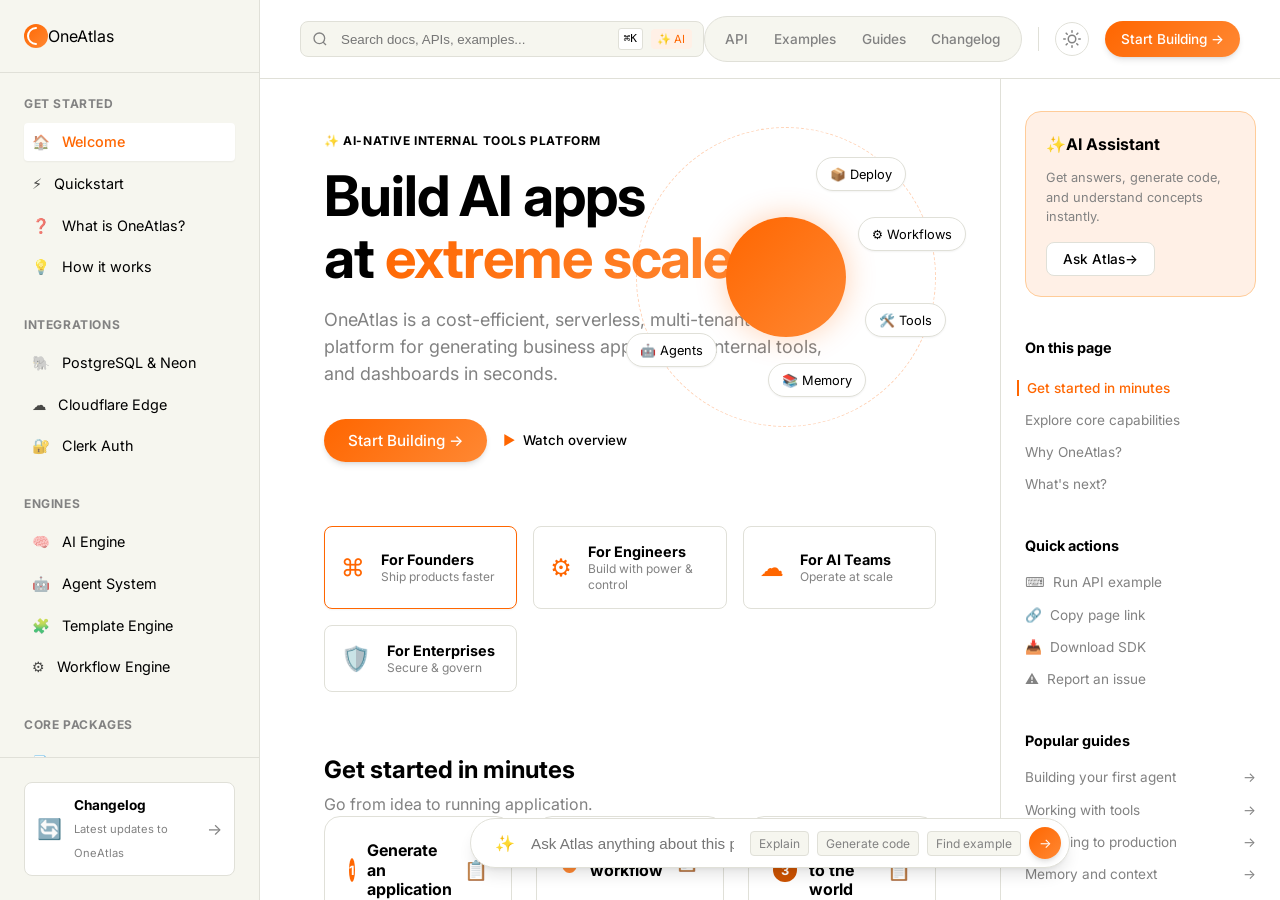
==== commit d217776e: "Apply global YC theme to all shared variables and fix outer shell logo" ====
--- a/pages/docs/index.html
+++ b/pages/docs/index.html
@@ -4,8 +4,8 @@
   <meta charset="UTF-8">
   <meta name="viewport" content="width=device-width, initial-scale=1.0">
   <title>OneAtlas Documentation</title>
-  <link rel="stylesheet" href="../../shared/css/base.css">
-  <link rel="stylesheet" href="./style.css?v=4">
+  <link rel="stylesheet" href="../../shared/css/base.css?v=2">
+  <link rel="stylesheet" href="./style.css?v=5">
 </head>
 <body>
   <div class="docs-layout">
@@ -353,6 +353,6 @@
       </div>
     </main>
   </div>
-  <script src="./script.js?v=6"></script>
+  <script src="./script.js?v=7"></script>
 </body>
 </html>
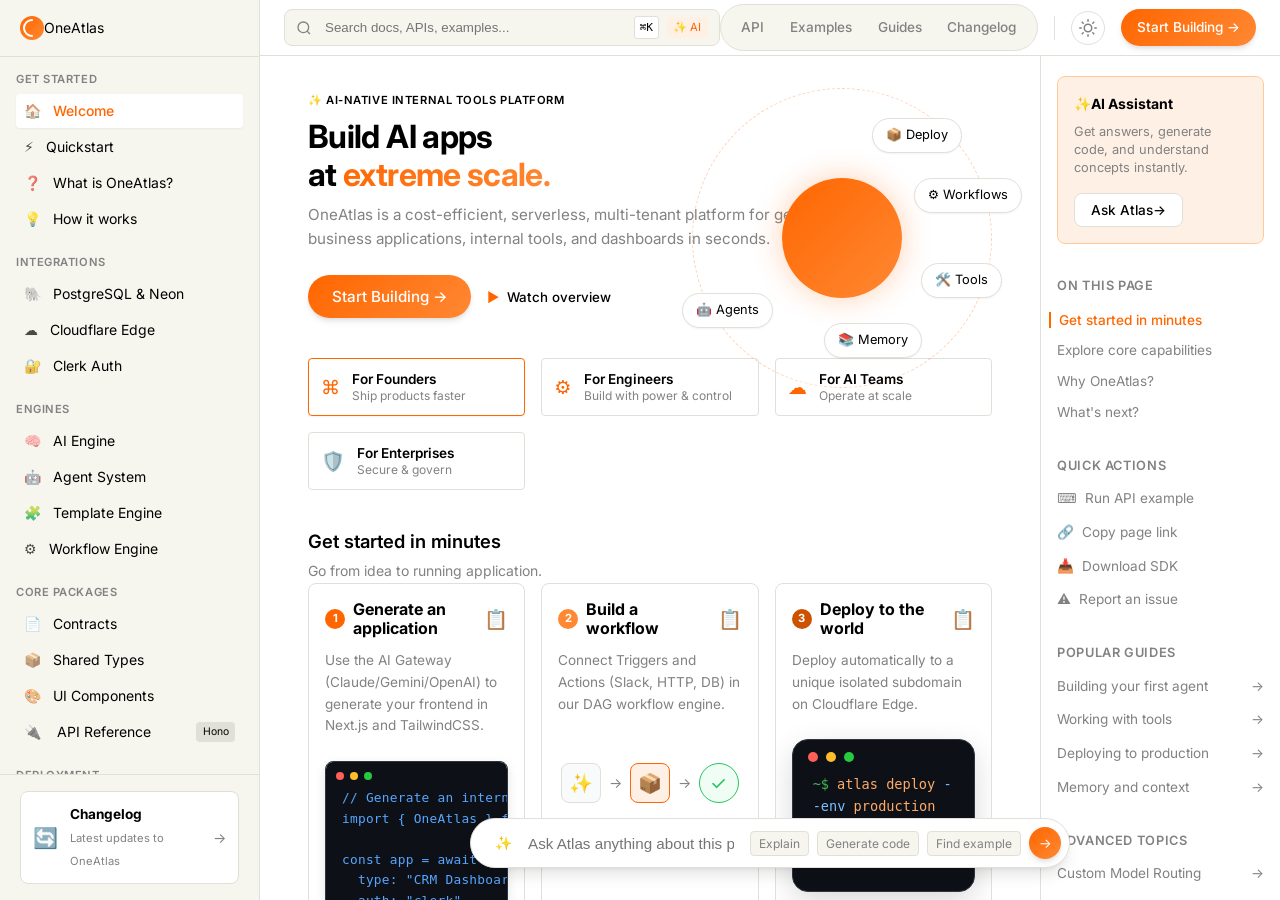
==== commit 81199ad3: "Optimize docs style to match Mintlify / Lovable compact layout" ====
--- a/pages/docs/index.html
+++ b/pages/docs/index.html
@@ -5,7 +5,7 @@
   <meta name="viewport" content="width=device-width, initial-scale=1.0">
   <title>OneAtlas Documentation</title>
   <link rel="stylesheet" href="../../shared/css/base.css?v=2">
-  <link rel="stylesheet" href="./style.css?v=5">
+  <link rel="stylesheet" href="./style.css?v=6">
 </head>
 <body>
   <div class="docs-layout">
--- a/pages/docs/style.css
+++ b/pages/docs/style.css
@@ -32,6 +32,8 @@
   height: 100vh;
   overflow: hidden;
   background: white;
+  font-size: 0.875rem; /* 14px base font size for Mintlify/Base44 dense look */
+  line-height: 1.6;
 }
 
 /* Left Sidebar */
@@ -45,39 +47,41 @@
 }
 
 .sidebar-header {
-  padding: 1.5rem;
+  padding: 1rem 1.25rem;
   border-bottom: 1px solid var(--color-border);
 }
 
 .sidebar-scroll {
   flex: 1;
   overflow-y: auto;
-  padding: 1.5rem;
+  padding: 1rem;
 }
 
 .nav-title {
-  font-size: 0.75rem;
+  font-size: 0.7rem;
+  font-weight: 600;
   color: var(--color-text-muted);
-  margin-bottom: 0.75rem;
+  margin-bottom: 0.5rem;
   letter-spacing: 0.05em;
-}
-
-.nav-group { margin-bottom: 2rem; }
+  text-transform: uppercase;
+}
+
+.nav-group { margin-bottom: 1.25rem; }
 .nav-item {
   display: flex;
   align-items: center;
-  padding: 0.5rem;
+  padding: 0.35rem 0.5rem;
   border-radius: var(--radius-sm);
   color: var(--color-text);
-  font-size: 0.9rem;
-  margin-bottom: 0.25rem;
+  font-size: 0.875rem;
+  margin-bottom: 0.15rem;
 }
 .nav-item:hover { background: rgba(0,0,0,0.05); }
 .nav-item.active { background: white; box-shadow: var(--shadow-sm); font-weight: 500; color: var(--color-primary); }
 .nav-icon { margin-right: 0.75rem; opacity: 0.7; }
 .badge-api { background: var(--color-border); padding: 0.1rem 0.4rem; border-radius: var(--radius-sm); font-size: 0.65rem; }
 
-.sidebar-footer { padding: 1.5rem; border-top: 1px solid var(--color-border); }
+.sidebar-footer { padding: 1rem 1.25rem; border-top: 1px solid var(--color-border); }
 .changelog-card {
   display: flex; align-items: center; gap: 0.75rem;
   background: white; padding: 0.75rem; border-radius: var(--radius-md); border: 1px solid var(--color-border);
@@ -90,13 +94,14 @@
 /* Main Area */
 .main-area { flex: 1; display: flex; flex-direction: column; position: relative; }
 .topbar { 
-  padding: 1rem 2.5rem; 
+  padding: 0.5rem 1.5rem; 
   border-bottom: 1px solid var(--color-border); 
   background: rgba(255, 255, 255, 0.85); 
   backdrop-filter: blur(12px);
   position: sticky;
   top: 0;
   z-index: 40;
+  height: 56px;
 }
 
 .search-container { position: relative; flex: 1; max-width: 500px; display: flex; align-items: center; }
@@ -154,13 +159,13 @@
 
 /* Content Scroll */
 .content-scroll { flex: 1; overflow-y: auto; }
-.content-body { flex: 1; padding: 3rem 4rem 8rem; max-width: 900px; }
+.content-body { flex: 1; padding: 2rem 3rem 6rem; max-width: 800px; margin: 0 auto; }
 
 /* Header Content */
-.content-header { margin-bottom: 4rem; position: relative; }
-.badge-native { font-size: 0.75rem; font-weight: 700; letter-spacing: 0.05em; display: inline-block; margin-bottom: 1rem; }
-.docs-title { font-size: 3.5rem; line-height: 1.1; margin-bottom: 1rem; letter-spacing: -0.02em; }
-.docs-subtitle { font-size: 1.125rem; color: var(--color-text-muted); margin-bottom: 2rem; max-width: 500px; }
+.content-header { margin-bottom: 2.5rem; position: relative; }
+.badge-native { font-size: 0.7rem; font-weight: 600; letter-spacing: 0.05em; display: inline-block; margin-bottom: 0.5rem; }
+.docs-title { font-size: 2rem; line-height: 1.2; font-weight: 700; margin-bottom: 0.5rem; letter-spacing: -0.02em; }
+.docs-subtitle { font-size: 0.95rem; color: var(--color-text-muted); margin-bottom: 1.5rem; max-width: 550px; }
 .btn-play { background: none; font-weight: 500; display: inline-flex; align-items: center; gap: 0.5rem; }
 .play-icon { color: var(--color-primary); }
 
@@ -170,20 +175,20 @@
 .v-label { position: absolute; background: white; border: 1px solid var(--color-border); padding: 0.4rem 0.8rem; border-radius: var(--radius-full); font-size: 0.8rem; box-shadow: var(--shadow-sm); }
 
 /* Role Selector */
-.role-selector { display: grid; grid-template-columns: repeat(4, 1fr); gap: 1rem; margin-bottom: 4rem; }
-.role-btn { border: 1px solid var(--color-border); border-radius: var(--radius-md); padding: 1rem; display: flex; align-items: center; gap: 1rem; background: white; text-align: left; }
+.role-selector { display: grid; grid-template-columns: repeat(4, 1fr); gap: 0.75rem; margin-bottom: 2.5rem; }
+.role-btn { border: 1px solid var(--color-border); border-radius: var(--radius-sm); padding: 0.75rem; display: flex; align-items: center; gap: 0.75rem; background: white; text-align: left; }
 .role-btn:hover { border-color: var(--color-primary); box-shadow: var(--shadow-sm); }
-.role-icon { font-size: 1.5rem; }
-.role-text strong { display: block; font-size: 0.9rem; }
+.role-icon { font-size: 1.2rem; }
+.role-text strong { display: block; font-size: 0.85rem; font-weight: 600; }
 .role-text span { font-size: 0.75rem; color: var(--color-text-muted); }
 
 /* Steps Grid */
-.section-block { margin-bottom: 4rem; }
-.section-block h3 { font-size: 1.5rem; margin-bottom: 0.5rem; }
-.grid-3 { display: grid; grid-template-columns: repeat(3, 1fr); gap: 1.5rem; }
-.step-card { border: 1px solid var(--color-border); border-radius: var(--radius-lg); padding: 1.5rem; background: white; min-width: 0; overflow: hidden; }
-.step-header { display: flex; align-items: center; gap: 0.75rem; margin-bottom: 1rem; }
-.step-num { width: 24px; height: 24px; border-radius: 50%; background: var(--color-primary); color: white; display: flex; align-items: center; justify-content: center; font-size: 0.8rem; font-weight: bold; }
+.section-block { margin-bottom: 2.5rem; }
+.section-block h3 { font-size: 1.15rem; font-weight: 600; margin-bottom: 0.5rem; }
+.grid-3 { display: grid; grid-template-columns: repeat(3, 1fr); gap: 1rem; }
+.step-card { border: 1px solid var(--color-border); border-radius: var(--radius-md); padding: 1rem; background: white; min-width: 0; overflow: hidden; }
+.step-header { display: flex; align-items: center; gap: 0.5rem; margin-bottom: 0.75rem; }
+.step-num { width: 20px; height: 20px; border-radius: 50%; background: var(--color-primary); color: white; display: flex; align-items: center; justify-content: center; font-size: 0.7rem; font-weight: bold; }
 .bg-purple { background: #ff8833; }
 .bg-purple-dark { background: #cc5200; }
 .step-header h4 { font-size: 1rem; flex: 1; margin: 0; }
@@ -194,25 +199,25 @@
   background: #0d1117; 
   color: #c9d1d9;
   border: 1px solid #30363d; 
-  border-radius: var(--radius-lg); 
-  padding: 1.5rem 1.25rem 1.25rem; 
+  border-radius: var(--radius-md); 
+  padding: 1rem; 
   font-family: 'JetBrains Mono', 'Fira Code', Consolas, monospace; 
-  font-size: 0.85rem; 
+  font-size: 0.8rem; 
   overflow-x: auto; 
   position: relative;
-  box-shadow: 0 10px 30px rgba(0,0,0,0.15);
-  min-height: 210px;
+  box-shadow: 0 4px 12px rgba(0,0,0,0.1);
+  min-height: 180px;
 }
 .code-block::before {
   content: '';
   position: absolute;
-  top: 12px;
-  left: 15px;
-  width: 10px;
-  height: 10px;
+  top: 10px;
+  left: 10px;
+  width: 8px;
+  height: 8px;
   border-radius: 50%;
   background: #ff5f56;
-  box-shadow: 18px 0 0 #ffbd2e, 36px 0 0 #27c93f;
+  box-shadow: 14px 0 0 #ffbd2e, 28px 0 0 #27c93f;
 }
 .code-block pre { margin-top: 10px; }
 .code-block pre code { color: #58a6ff; font-weight: 500; letter-spacing: 0.02em; line-height: 1.5; }
@@ -260,13 +265,13 @@
 .cap-text span { font-size: 0.75rem; color: var(--color-text-muted); }
 
 /* Right Sidebar */
-.sidebar-right { width: 280px; border-left: 1px solid var(--color-border); padding: 2rem 1.5rem; flex-shrink: 0; background: white; }
-.right-widget { margin-bottom: 2.5rem; }
-.right-widget > strong { display: block; font-size: 0.9rem; margin-bottom: 1rem; }
-
-.ai-assistant { background: #fff0e6; border: 1px solid #ffcc99; border-radius: var(--radius-lg); padding: 1.25rem; }
+.sidebar-right { width: 240px; border-left: 1px solid var(--color-border); padding: 1.25rem 1rem; flex-shrink: 0; background: white; }
+.right-widget { margin-bottom: 2rem; }
+.right-widget > strong { display: block; font-size: 0.8rem; font-weight: 600; text-transform: uppercase; color: var(--color-text-muted); margin-bottom: 0.75rem; letter-spacing: 0.05em; }
+
+.ai-assistant { background: #fff0e6; border: 1px solid #ffcc99; border-radius: var(--radius-md); padding: 1rem; }
 [data-theme="dark"] .ai-assistant { background: #331400; border-color: #662900; }
-.ai-assistant p { font-size: 0.8rem; color: var(--color-text-muted); margin: 0.75rem 0 1rem; }
+.ai-assistant p { font-size: 0.8rem; color: var(--color-text-muted); margin: 0.5rem 0 1rem; line-height: 1.4; }
 .ask-btn { background: white; border: 1px solid var(--color-border); padding: 0.5rem 1rem; border-radius: var(--radius-md); font-size: 0.85rem; font-weight: 500; }
 
 .page-nav li { margin-bottom: 0.5rem; }
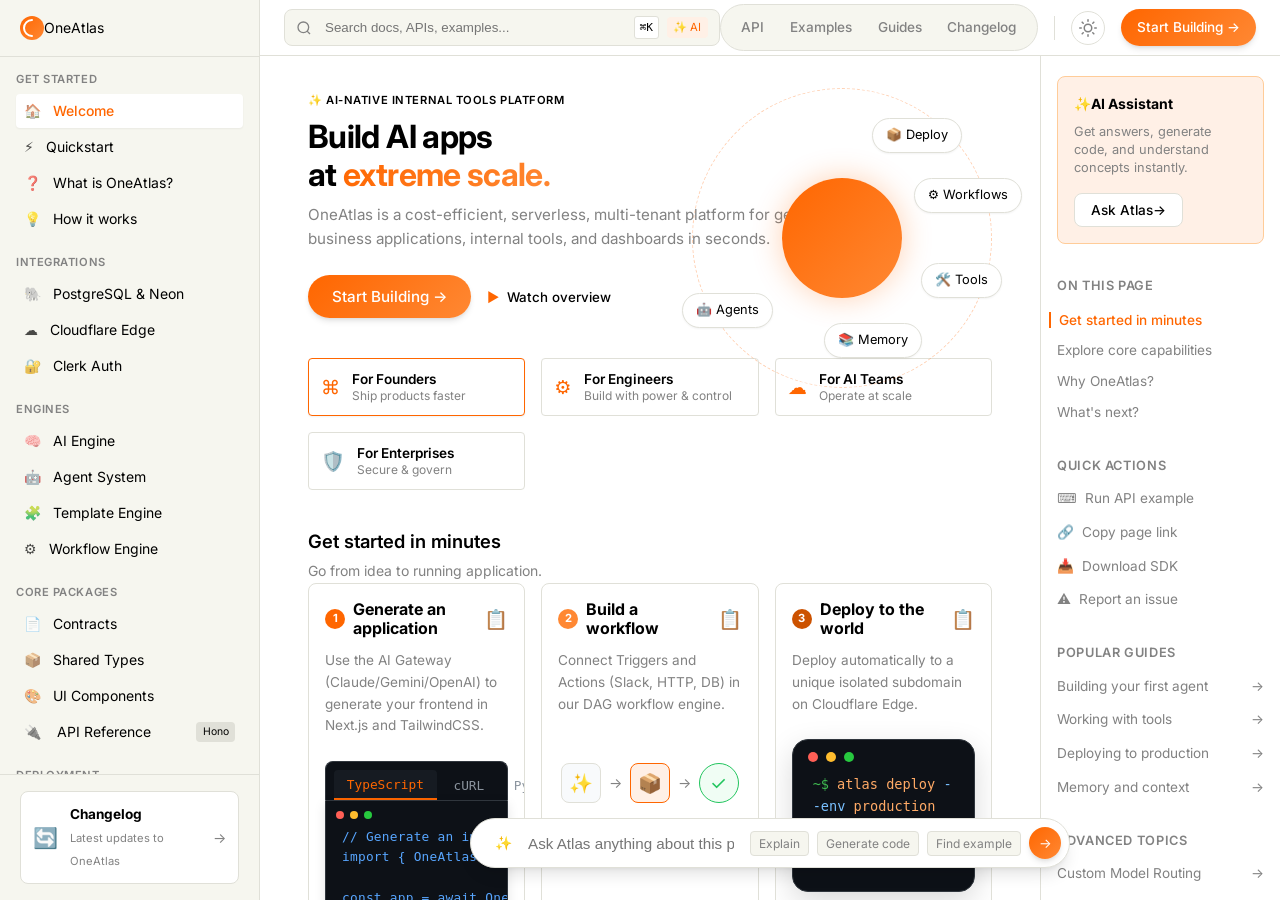
==== commit 58da9cf8: "Add docs interactive functionality: search modal, code tabs, scroll spy" ====
--- a/pages/docs/index.html
+++ b/pages/docs/index.html
@@ -182,7 +182,7 @@
             </button>
           </div>
 
-          <div class="section-block">
+          <div class="section-block" id="get-started">
             <h3>Get started in minutes</h3>
             <p class="text-muted mb-6">Go from idea to running application.</p>
             
@@ -194,7 +194,12 @@
                   <button class="copy-btn">📋</button>
                 </div>
                 <p class="step-desc">Use the AI Gateway (Claude/Gemini/OpenAI) to generate your frontend in Next.js and TailwindCSS.</p>
-                <div class="code-block">
+                <div class="code-tabs">
+                  <button class="tab-btn active" data-target="code-ts">TypeScript</button>
+                  <button class="tab-btn" data-target="code-curl">cURL</button>
+                  <button class="tab-btn" data-target="code-py">Python</button>
+                </div>
+                <div class="code-block" id="code-ts">
 <pre><code>import { OneAtlas } from 'oneatlas';
 
 const app = await OneAtlas.generate({
@@ -202,6 +207,26 @@
   database: "neon-postgres",
   auth: "clerk"
 });</code></pre>
+                </div>
+                <div class="code-block hidden" id="code-curl">
+<pre><code>curl -X POST https://api.oneatlas.com/v1/generate \
+  -H "Authorization: Bearer $ATLAS_API_KEY" \
+  -H "Content-Type: application/json" \
+  -d '{
+    "type": "Admin Dashboard",
+    "database": "neon-postgres",
+    "auth": "clerk"
+  }'</code></pre>
+                </div>
+                <div class="code-block hidden" id="code-py">
+<pre><code>from oneatlas import OneAtlas
+
+client = OneAtlas(api_key="your_api_key")
+app = client.generate(
+    type="Admin Dashboard",
+    database="neon-postgres",
+    auth="clerk"
+)</code></pre>
                 </div>
               </div>
               <div class="step-card">
@@ -234,7 +259,7 @@
             </div>
           </div>
 
-          <div class="section-block">
+          <div class="section-block" id="explore-capabilities">
             <h3>Explore core capabilities</h3>
             <div class="capabilities-grid grid-4">
               <a href="#" class="cap-card">
@@ -292,10 +317,10 @@
           <div class="right-widget">
             <strong>On this page</strong>
             <ul class="page-nav">
-              <li><a href="#" class="active">Get started in minutes</a></li>
-              <li><a href="#">Explore core capabilities</a></li>
-              <li><a href="#">Why OneAtlas?</a></li>
-              <li><a href="#">What's next?</a></li>
+              <li><a href="#get-started" class="active">Get started in minutes</a></li>
+              <li><a href="#explore-capabilities">Explore core capabilities</a></li>
+              <li><a href="#why-oneatlas">Why OneAtlas?</a></li>
+              <li><a href="#whats-next">What's next?</a></li>
             </ul>
           </div>
           
@@ -353,6 +378,32 @@
       </div>
     </main>
   </div>
-  <script src="./script.js?v=7"></script>
+
+  <!-- Search Modal -->
+  <div class="search-modal-overlay hidden" id="searchModal">
+    <div class="search-modal">
+      <div class="search-modal-header">
+        <svg width="16" height="16" viewBox="0 0 24 24" fill="none" stroke="currentColor" stroke-width="2"><circle cx="11" cy="11" r="8"/><path d="M21 21l-4.35-4.35"/></svg>
+        <input type="text" id="searchInput" placeholder="Search documentation...">
+        <button class="close-search-btn">ESC</button>
+      </div>
+      <div class="search-results">
+        <div class="search-section">
+          <div class="search-section-title">Suggestions</div>
+          <a href="#get-started" class="search-result-item">
+            <span class="icon">⚡</span> Get started in minutes
+          </a>
+          <a href="#explore-capabilities" class="search-result-item">
+            <span class="icon">⚙️</span> Explore core capabilities
+          </a>
+          <a href="#" class="search-result-item">
+            <span class="icon">🔑</span> API Keys and Authentication
+          </a>
+        </div>
+      </div>
+    </div>
+  </div>
+
+  <script src="./script.js?v=8"></script>
 </body>
 </html>
--- a/pages/docs/style.css
+++ b/pages/docs/style.css
@@ -287,10 +287,31 @@
 .learn-more { font-size: 0.85rem; color: var(--color-primary); font-weight: 500; }
 .cloud-visual { height: 60px; background: url('../shared/assets/cloud.svg') no-repeat center; background-size: contain; margin-top: 1rem; }
 
-/* Floating Chat */
 .floating-chat-bar { position: absolute; bottom: 2rem; left: 50%; transform: translateX(-50%); width: 100%; max-width: 600px; z-index: 50; }
 .chat-input-wrapper { background: white; border: 1px solid var(--color-border); border-radius: var(--radius-full); padding: 0.5rem 0.5rem 0.5rem 1.5rem; display: flex; align-items: center; gap: 1rem; box-shadow: var(--shadow-lg); }
 .chat-input-wrapper input { flex: 1; border: none; outline: none; font-size: 0.95rem; }
 .chat-actions { display: flex; gap: 0.5rem; align-items: center; }
 .chat-action-btn { font-size: 0.75rem; color: var(--color-text-muted); background: var(--color-bg-alt); padding: 0.25rem 0.5rem; border-radius: var(--radius-sm); border: 1px solid var(--color-border); }
 .chat-submit { width: 32px; height: 32px; border-radius: 50%; display: flex; align-items: center; justify-content: center; }
+
+/* Code Tabs */
+.code-tabs { display: flex; gap: 0.25rem; background: #0d1117; padding: 0.5rem 0.5rem 0; border-radius: var(--radius-md) var(--radius-md) 0 0; border: 1px solid #30363d; border-bottom: none; }
+.tab-btn { color: #8b949e; padding: 0.4rem 0.8rem; font-size: 0.8rem; font-family: 'JetBrains Mono', monospace; border-radius: var(--radius-sm) var(--radius-sm) 0 0; }
+.tab-btn:hover { color: #c9d1d9; background: #161b22; }
+.tab-btn.active { color: #ff6600; background: #161b22; border-bottom: 2px solid #ff6600; }
+.code-block.hidden { display: none; }
+.code-block[id^="code-"] { border-top-left-radius: 0; border-top-right-radius: 0; min-height: 140px; }
+
+/* Search Modal */
+.search-modal-overlay { position: fixed; top: 0; left: 0; right: 0; bottom: 0; background: rgba(0,0,0,0.5); backdrop-filter: blur(4px); z-index: 100; display: flex; align-items: flex-start; justify-content: center; padding-top: 10vh; }
+.search-modal-overlay.hidden { display: none; }
+.search-modal { background: white; width: 100%; max-width: 600px; border-radius: var(--radius-md); box-shadow: var(--shadow-lg); overflow: hidden; border: 1px solid var(--color-border); }
+[data-theme="dark"] .search-modal { background: var(--color-bg); }
+.search-modal-header { display: flex; align-items: center; padding: 1rem; border-bottom: 1px solid var(--color-border); gap: 1rem; }
+.search-modal-header input { flex: 1; border: none; outline: none; font-size: 1.1rem; background: transparent; color: var(--color-text); }
+.close-search-btn { font-size: 0.7rem; color: var(--color-text-muted); background: var(--color-bg-alt); padding: 0.2rem 0.4rem; border-radius: 4px; border: 1px solid var(--color-border); }
+.search-section { padding: 1rem; }
+.search-section-title { font-size: 0.75rem; color: var(--color-text-muted); text-transform: uppercase; letter-spacing: 0.05em; margin-bottom: 0.5rem; }
+.search-result-item { display: flex; align-items: center; gap: 0.75rem; padding: 0.75rem; border-radius: var(--radius-sm); color: var(--color-text); transition: background 0.2s; }
+.search-result-item:hover { background: var(--color-bg-alt); color: var(--color-primary); }
+
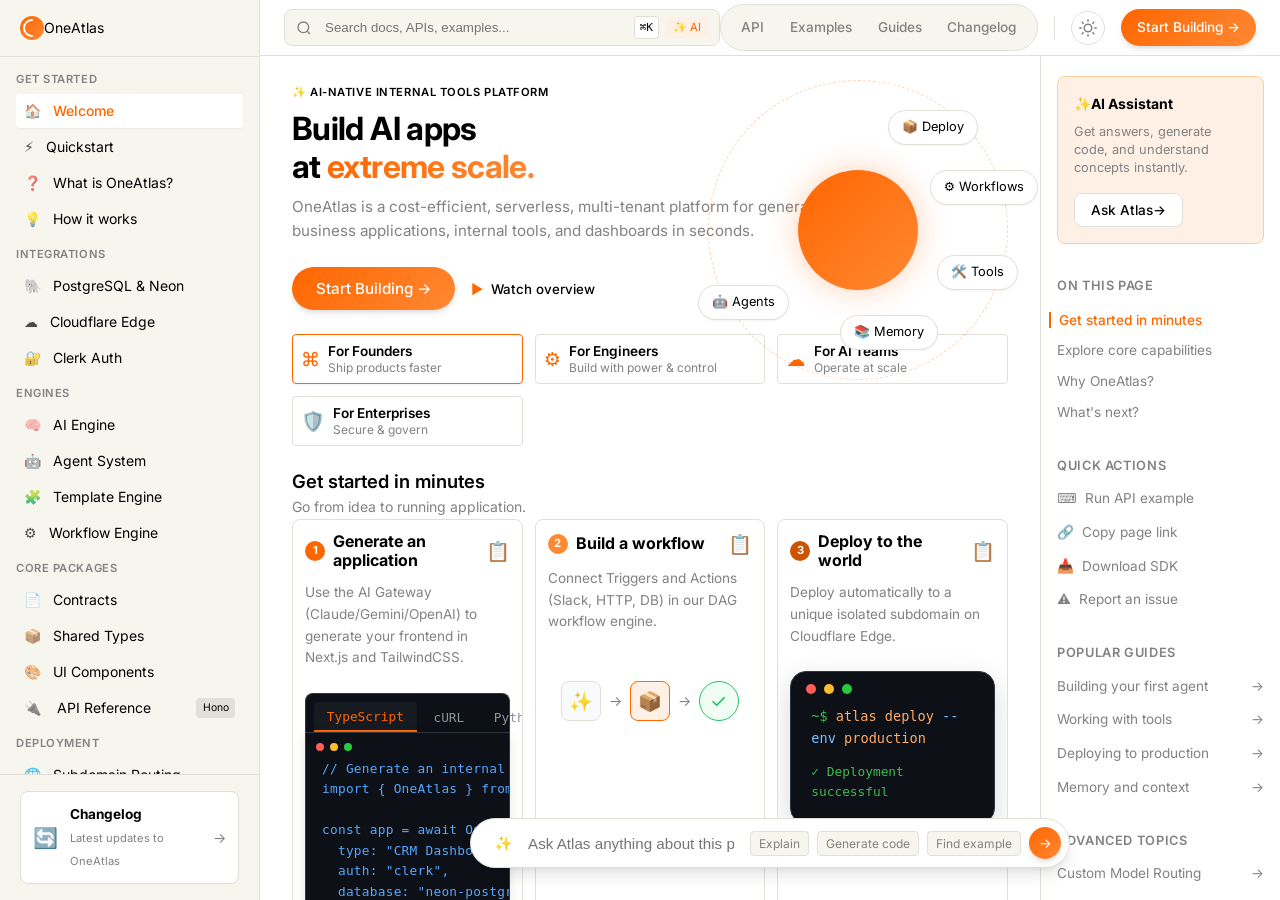
==== commit 59b22301: "Compress layout, reduce empty space and margins" ====
--- a/pages/docs/index.html
+++ b/pages/docs/index.html
@@ -5,7 +5,7 @@
   <meta name="viewport" content="width=device-width, initial-scale=1.0">
   <title>OneAtlas Documentation</title>
   <link rel="stylesheet" href="../../shared/css/base.css?v=2">
-  <link rel="stylesheet" href="./style.css?v=6">
+  <link rel="stylesheet" href="./style.css?v=7">
 </head>
 <body>
   <div class="docs-layout">
--- a/pages/docs/style.css
+++ b/pages/docs/style.css
@@ -66,7 +66,7 @@
   text-transform: uppercase;
 }
 
-.nav-group { margin-bottom: 1.25rem; }
+.nav-group { margin-bottom: 0.75rem; }
 .nav-item {
   display: flex;
   align-items: center;
@@ -159,10 +159,10 @@
 
 /* Content Scroll */
 .content-scroll { flex: 1; overflow-y: auto; }
-.content-body { flex: 1; padding: 2rem 3rem 6rem; max-width: 800px; margin: 0 auto; }
+.content-body { flex: 1; padding: 1.5rem 2rem 4rem; max-width: 1000px; margin: 0 auto; width: 100%; }
 
 /* Header Content */
-.content-header { margin-bottom: 2.5rem; position: relative; }
+.content-header { margin-bottom: 1.5rem; position: relative; }
 .badge-native { font-size: 0.7rem; font-weight: 600; letter-spacing: 0.05em; display: inline-block; margin-bottom: 0.5rem; }
 .docs-title { font-size: 2rem; line-height: 1.2; font-weight: 700; margin-bottom: 0.5rem; letter-spacing: -0.02em; }
 .docs-subtitle { font-size: 0.95rem; color: var(--color-text-muted); margin-bottom: 1.5rem; max-width: 550px; }
@@ -175,18 +175,18 @@
 .v-label { position: absolute; background: white; border: 1px solid var(--color-border); padding: 0.4rem 0.8rem; border-radius: var(--radius-full); font-size: 0.8rem; box-shadow: var(--shadow-sm); }
 
 /* Role Selector */
-.role-selector { display: grid; grid-template-columns: repeat(4, 1fr); gap: 0.75rem; margin-bottom: 2.5rem; }
-.role-btn { border: 1px solid var(--color-border); border-radius: var(--radius-sm); padding: 0.75rem; display: flex; align-items: center; gap: 0.75rem; background: white; text-align: left; }
+.role-selector { display: grid; grid-template-columns: repeat(4, 1fr); gap: 0.5rem; margin-bottom: 1.5rem; }
+.role-btn { border: 1px solid var(--color-border); border-radius: var(--radius-sm); padding: 0.5rem; display: flex; align-items: center; gap: 0.5rem; background: white; text-align: left; }
 .role-btn:hover { border-color: var(--color-primary); box-shadow: var(--shadow-sm); }
 .role-icon { font-size: 1.2rem; }
 .role-text strong { display: block; font-size: 0.85rem; font-weight: 600; }
 .role-text span { font-size: 0.75rem; color: var(--color-text-muted); }
 
 /* Steps Grid */
-.section-block { margin-bottom: 2.5rem; }
-.section-block h3 { font-size: 1.15rem; font-weight: 600; margin-bottom: 0.5rem; }
-.grid-3 { display: grid; grid-template-columns: repeat(3, 1fr); gap: 1rem; }
-.step-card { border: 1px solid var(--color-border); border-radius: var(--radius-md); padding: 1rem; background: white; min-width: 0; overflow: hidden; }
+.section-block { margin-bottom: 1.5rem; }
+.section-block h3 { font-size: 1.15rem; font-weight: 600; margin-bottom: 0.25rem; }
+.grid-3 { display: grid; grid-template-columns: repeat(3, 1fr); gap: 0.75rem; }
+.step-card { border: 1px solid var(--color-border); border-radius: var(--radius-md); padding: 0.75rem; background: white; min-width: 0; overflow: hidden; }
 .step-header { display: flex; align-items: center; gap: 0.5rem; margin-bottom: 0.75rem; }
 .step-num { width: 20px; height: 20px; border-radius: 50%; background: var(--color-primary); color: white; display: flex; align-items: center; justify-content: center; font-size: 0.7rem; font-weight: bold; }
 .bg-purple { background: #ff8833; }
@@ -256,9 +256,9 @@
 .t-success { color: #3fb950; margin-top: 0.75rem; font-size: 0.8rem; }
 
 /* Capabilities Grid */
-.grid-4 { display: grid; grid-template-columns: repeat(3, 1fr); gap: 1rem; } /* Will wrap due to auto-fill style if needed, let's use flex or adjusted grid */
-.capabilities-grid { grid-template-columns: repeat(auto-fill, minmax(200px, 1fr)); }
-.cap-card { border: 1px solid var(--color-border); border-radius: var(--radius-md); padding: 1rem; display: flex; align-items: center; gap: 1rem; background: white; }
+.grid-4 { display: grid; grid-template-columns: repeat(3, 1fr); gap: 0.75rem; } /* Will wrap due to auto-fill style if needed, let's use flex or adjusted grid */
+.capabilities-grid { grid-template-columns: repeat(auto-fill, minmax(200px, 1fr)); gap: 0.75rem; }
+.cap-card { border: 1px solid var(--color-border); border-radius: var(--radius-md); padding: 0.75rem; display: flex; align-items: center; gap: 0.75rem; background: white; }
 .cap-card:hover { border-color: var(--color-primary); box-shadow: var(--shadow-sm); }
 .cap-icon { width: 36px; height: 36px; border-radius: 8px; display: flex; align-items: center; justify-content: center; font-size: 1.2rem; }
 .cap-text strong { display: block; font-size: 0.9rem; }
